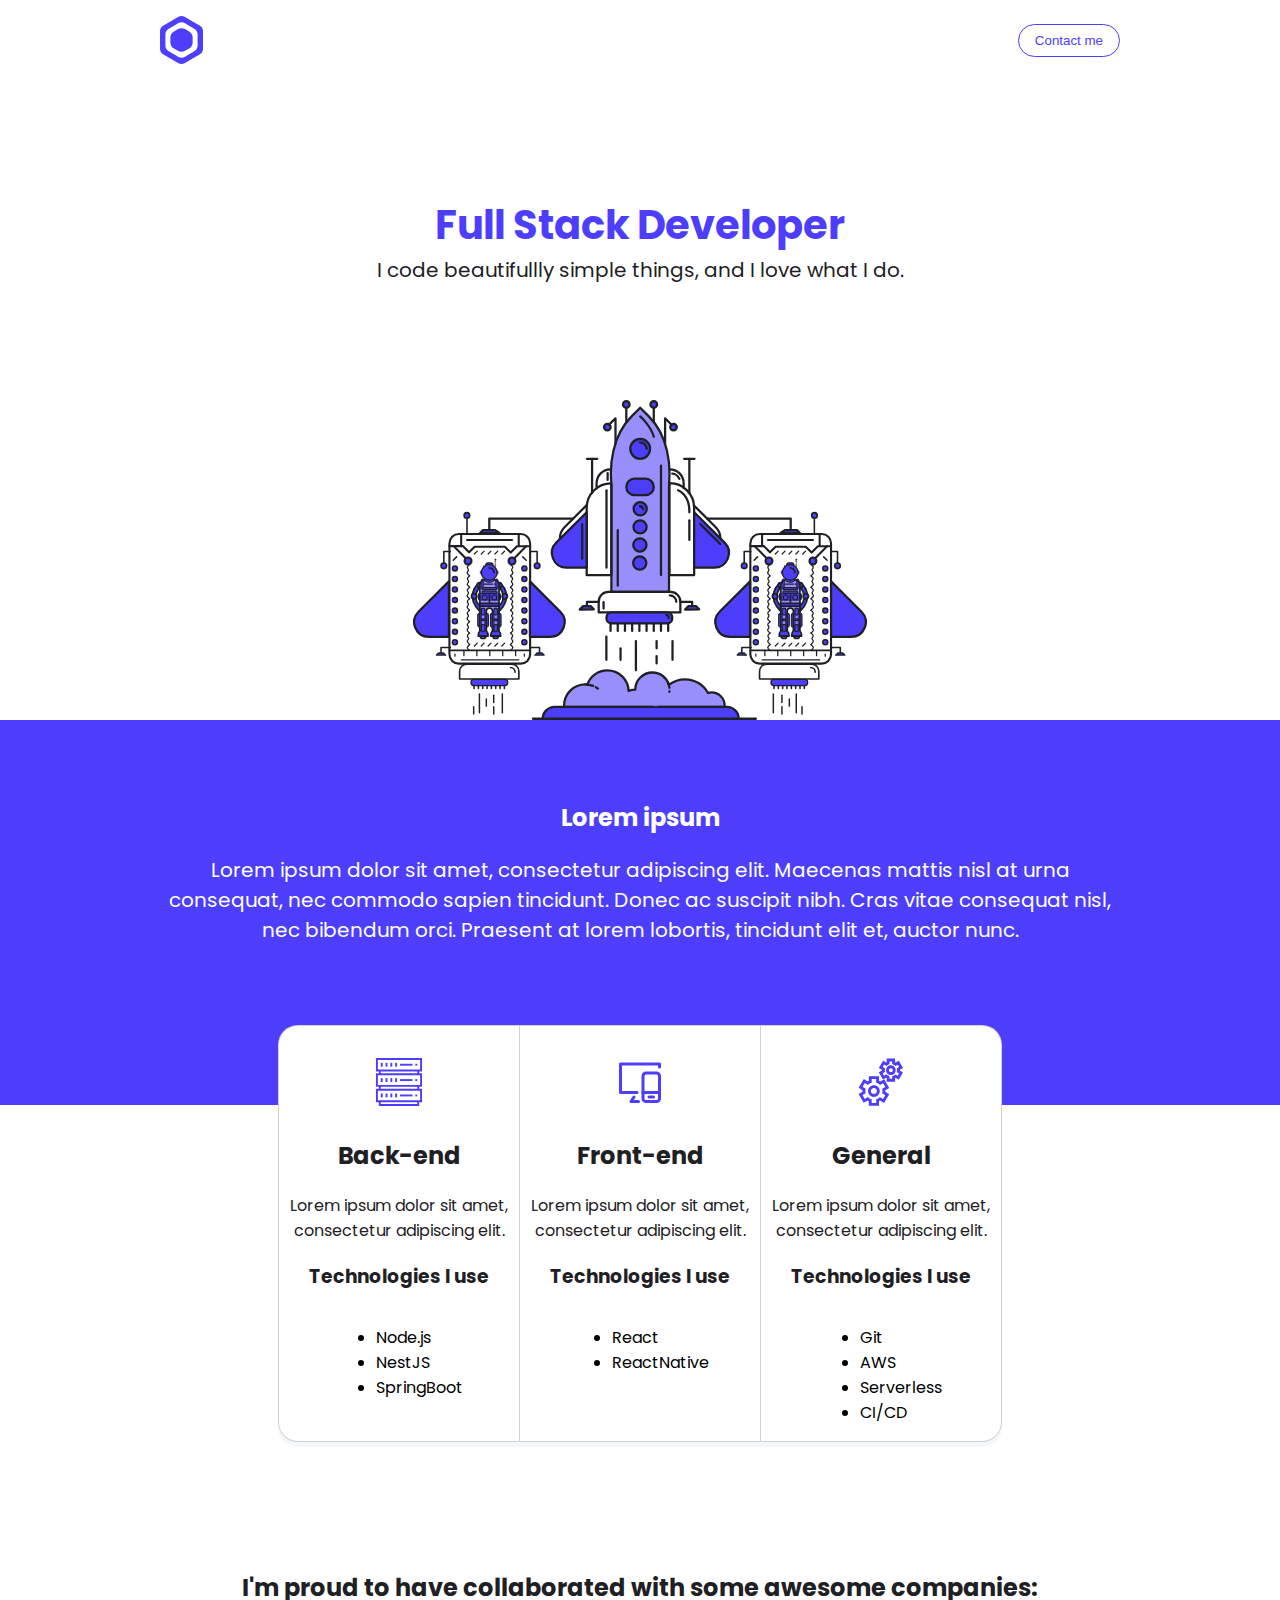
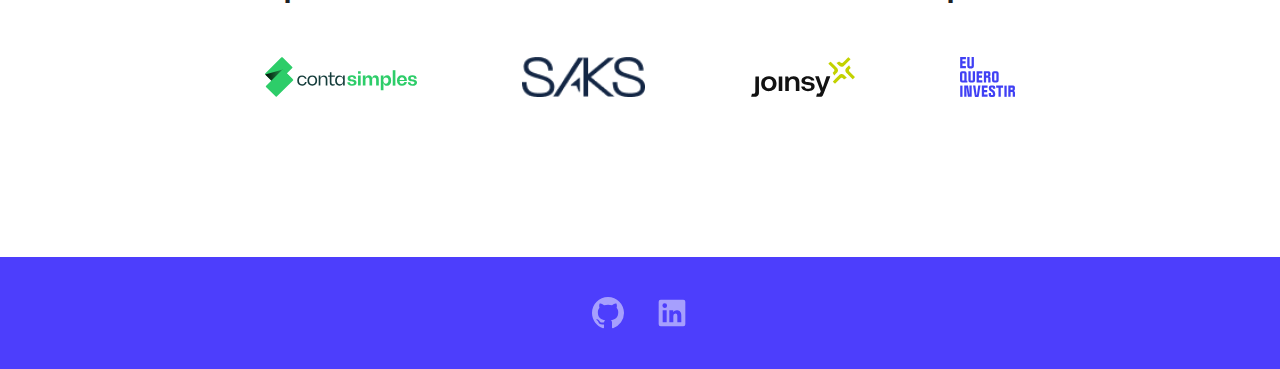
==== index.html @ 5793718e "move os arquivos para consertar a url do github pages" ====
<!DOCTYPE html>
<html lang="en">
  <head>
    <meta charset="UTF-8" />
    <meta http-equiv="X-UA-Compatible" content="IE=edge" />
    <meta name="viewport" content="width=device-width, initial-scale=1.0" />
    <title>Leonardo Croda</title>
    <link rel="stylesheet" href="styles/index.css" />
    <link rel="icon" href="../public/assets/images/favicon.png" />
  </head>
  <body>
    <header class="top-bar">
      <img class="logo" src="../public/assets/images/logo.svg" />
      <button class="contact-button" onclick="openMailTo()">Contact me</button>
    </header>
    <div class="hero-container">
      <div>
        <h1>Full Stack Developer</h1>
        <p class="subtitle">
          I code beautifullly simple things, and I love what I do.
        </p>
      </div>
    </div>
    <div class="rocket-container">
      <img class="rocket" src="../public/assets/images/rocket.svg" />
    </div>

    <div class="about">
      <div class="about-text-container">
        <h2 class="white-text">Lorem ipsum</h2>
        <p class="white-text">
          Lorem ipsum dolor sit amet, consectetur adipiscing elit. Maecenas
          mattis nisl at urna consequat, nec commodo sapien tincidunt. Donec ac
          suscipit nibh. Cras vitae consequat nisl, nec bibendum orci. Praesent
          at lorem lobortis, tincidunt elit et, auctor nunc.
        </p>
      </div>
    </div>
    <div class="skills">
      <div class="skill-column skill-column-left">
        <img class="skill-icon" src="../public/assets/images/backend.svg" />
        <h2>Back-end</h2>
        <p class="skill-description">
          Lorem ipsum dolor sit amet, consectetur adipiscing elit.
        </p>
        <h3>Technologies I use</h3>
        <ul>
          <li>Node.js</li>
          <li>NestJS</li>
          <li>SpringBoot</li>
        </ul>
      </div>
      <div class="skill-column">
        <img class="skill-icon" src="../public/assets/images/frontend.svg" />
        <h2>Front-end</h2>
        <p class="skill-description">
          Lorem ipsum dolor sit amet, consectetur adipiscing elit.
        </p>
        <h3>Technologies I use</h3>

        <ul>
          <li>React</li>
          <li>ReactNative</li>
        </ul>
      </div>
      <div class="skill-column skill-column-right">
        <img class="skill-icon" src="../public/assets/images/general.svg" />

        <h2>General</h2>
        <p class="skill-description">
          Lorem ipsum dolor sit amet, consectetur adipiscing elit.
        </p>
        <h3>Technologies I use</h3>
        <ul>
          <li>Git</li>
          <li>AWS</li>
          <li>Serverless</li>
          <li>CI/CD</li>
        </ul>
      </div>
    </div>
    <div class="companies-container">
      <h2>I'm proud to have collaborated with some awesome companies:</h2>
      <div class="companies-logo-container">
        <div class="company-logo">
          <img src="../public/assets/images/contasimples.svg" />
        </div>
        <div class="company-logo">
          <img src="../public/assets/images/saks.png" />
        </div>
        <div class="company-logo">
          <img src="../public/assets/images/joinsy.svg" />
        </div>
        <div class="company-logo">
          <img src="../public/assets/images/euqueroinvestir.svg" />
        </div>
      </div>
    </div>

    <footer>
      <a class="social" href="https://github.com/leonardocroda" target="_blank">
        <img src="../public/assets/images/github.svg" />
      </a>
      <a
        class="social"
        href="https://www.linkedin.com/in/leonardocroda/"
        target="_blank"
      >
        <img src="../public/assets/images/linkedin.svg" />
      </a>
    </footer>
    <script src="./js/index.js"></script>
  </body>
</html>
---- styles/index.css ----
@import url("https://fonts.googleapis.com/css2?family=Poppins&display=swap");

h1 {
  font-size: 2.5rem;
  color: #4d3efc;
  font-weight: bold;
  margin: 0;
  text-align: center;
}
p {
  margin: 0;
  font-size: 1.25rem;
  color: #1e2024;
  text-align: center;
}

h2 {
  text-align: center;
  color: #1e2024;
  margin: 0;
  margin-bottom: 0.83em;
}

h3 {
  text-align: center;
  color: #1e2024;
}

body {
  margin: 0;
  padding: 0;
  font-family: "Poppins", sans-serif;
}

footer {
  width: 100%;
  background-color: #4d3efc;
  padding: 2.5rem 0;
  display: flex;
  justify-content: center;
  align-items: center;
}

img {
  height: 100%;
  width: auto;
}
.top-bar {
  display: flex;
  align-items: center;
  justify-content: space-between;
  margin: 0;
  padding: 0;
  color: white;
  height: 5rem;
  max-width: 60rem;
  margin: 0 auto;
}

.logo {
  height: 3rem;
  width: auto;
}

.contact-button {
  background-color: transparent;
  border: solid 1px #4d3efc;
  color: #4d3efc;
  padding: 0.5rem 1rem;
  border-radius: 20px;
  cursor: pointer;
}

.contact-button:hover {
  background-color: #4d3efc;
  color: #fff;
}

.about {
  width: 100%;
  background-color: #4d3efc;
  display: flex;
  justify-content: center;
  padding: 5rem 0 10rem 0;
}
.about-text-container {
  width: 60rem;
}

.hero-container {
  background-color: white;
  display: flex;
  flex-direction: column;
  justify-content: space-evenly;
  align-items: center;
  height: 20rem;
}

.rocket {
  height: 100%;
  width: auto;
}

.rocket-container {
  display: flex;
  justify-content: center;
  height: 20rem;
  width: auto;
}

.white-text {
  color: #fff;
}

.skills {
  border-radius: 20px;
  display: flex;
  justify-content: center;
  margin: 0 auto;
  margin-top: -5rem;
  flex-wrap: wrap;
}

.skill-column {
  align-items: center;
  display: flex;
  flex-direction: column;
  max-width: 15rem;
  background-color: #fff;
  box-shadow: 0 5px rgba(233, 240, 243, 0.5);
  border: 1px solid rgba(30, 32, 36, 0.2);
}

.skill-column-left {
  border-top-left-radius: 20px;
  border-bottom-left-radius: 20px;
  border-right-width: 0px;
}

.skill-column-right {
  border-left-width: 0px;
  border-top-right-radius: 20px;
  border-bottom-right-radius: 20px;
}

.skill-icon {
  width: 48px;
  height: 48px;
  margin: 2rem auto;
}

.skill-description {
  font-size: 1rem;
}

.companies-container {
  padding: 8rem 0;
}

.companies-logo-container {
  display: flex;
  max-width: 60rem;
  justify-content: space-evenly;
  margin: 0 auto;
  flex-direction: row;
  flex-wrap: wrap;
}

.company-logo {
  display: flex;
  height: 2.5rem;
  width: auto;
  padding: 2rem 0;
  align-items: center;
}

.social {
  height: 2rem;
  text-align: center;
  opacity: 0.5;
  margin: 0 1rem;
  cursor: pointer;
}

.social:hover {
  opacity: 1;
}

@media screen and (max-width: 769px) {
  .company-logo {
    width: 50%;
    justify-content: center;
  }

  .rocket {
    width: 100%;
  }

  .top-bar {
    margin: 0 2rem;
  }
  .skill-column {
    max-width: 100%;
    border: 1px solid rgba(30, 32, 36, 0.2);
    padding: 1rem;
    border-radius: 20px;
    margin: 1rem 0;
  }
}
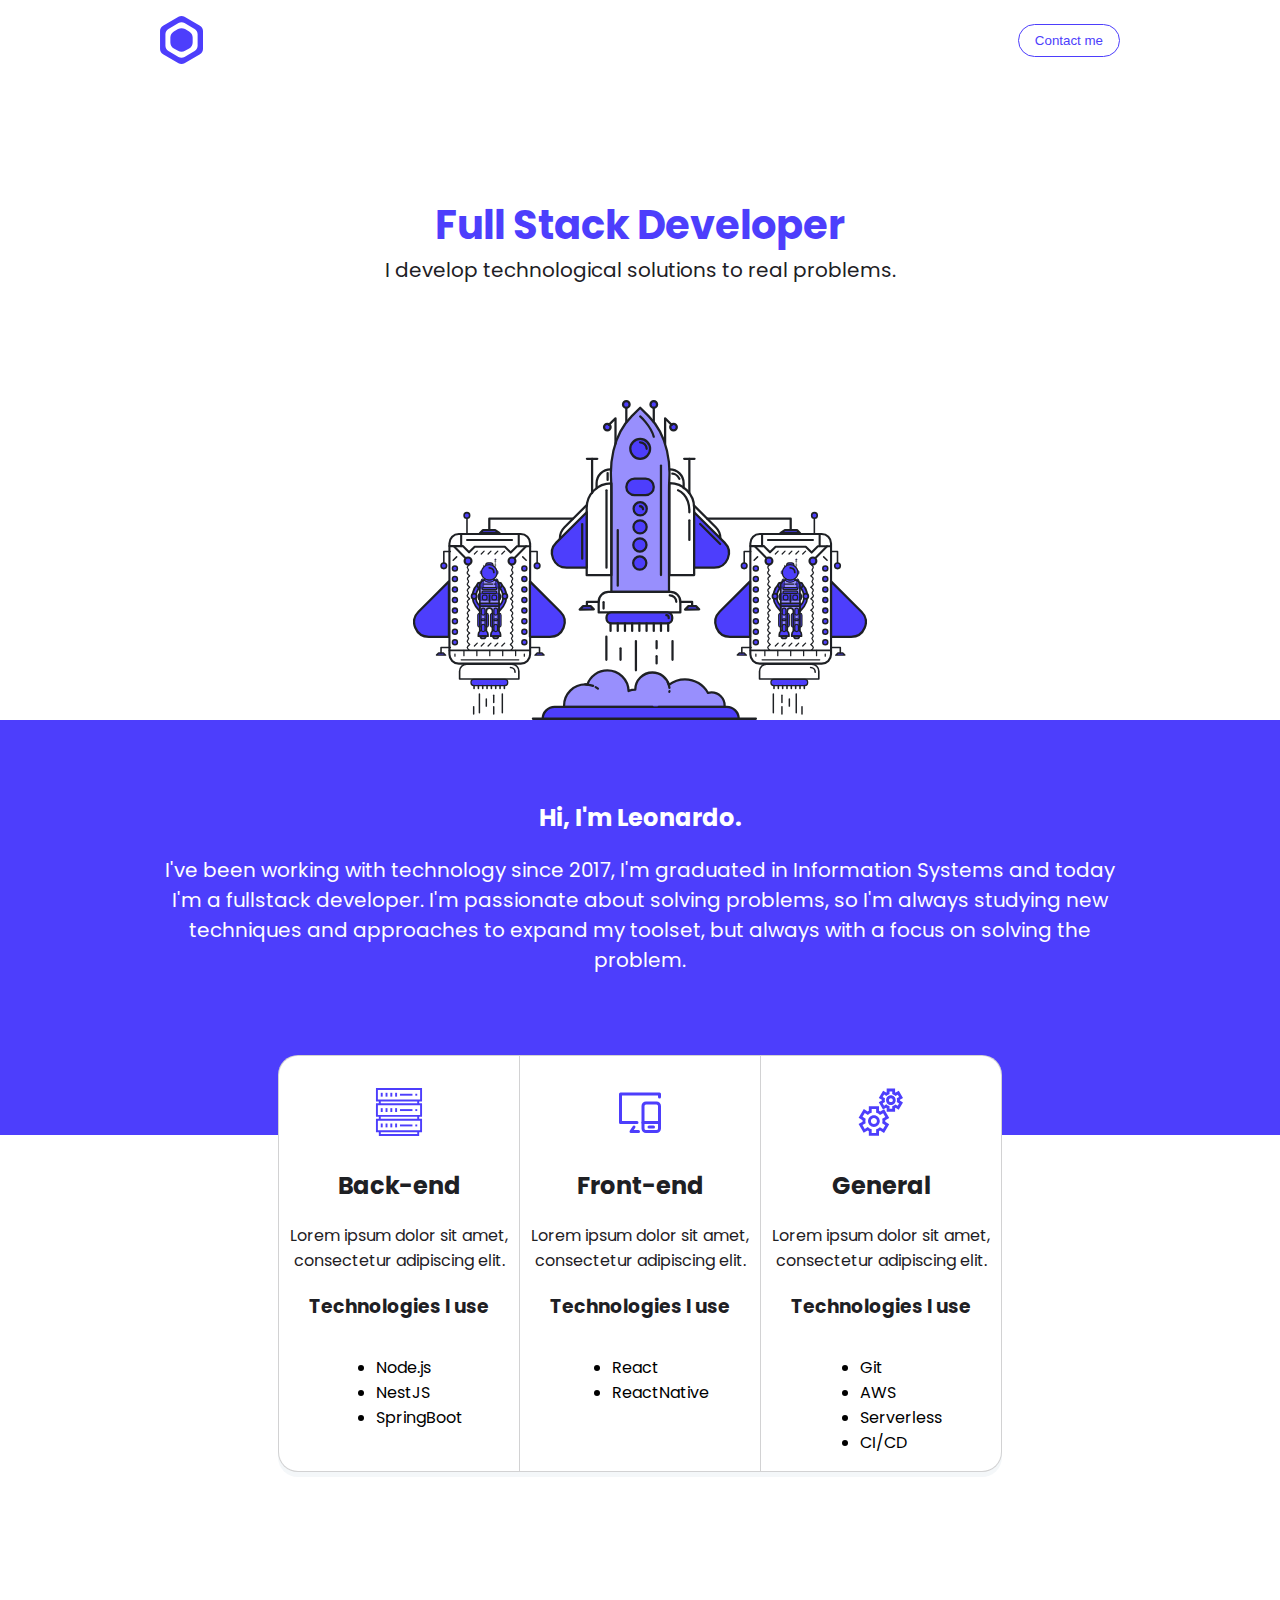
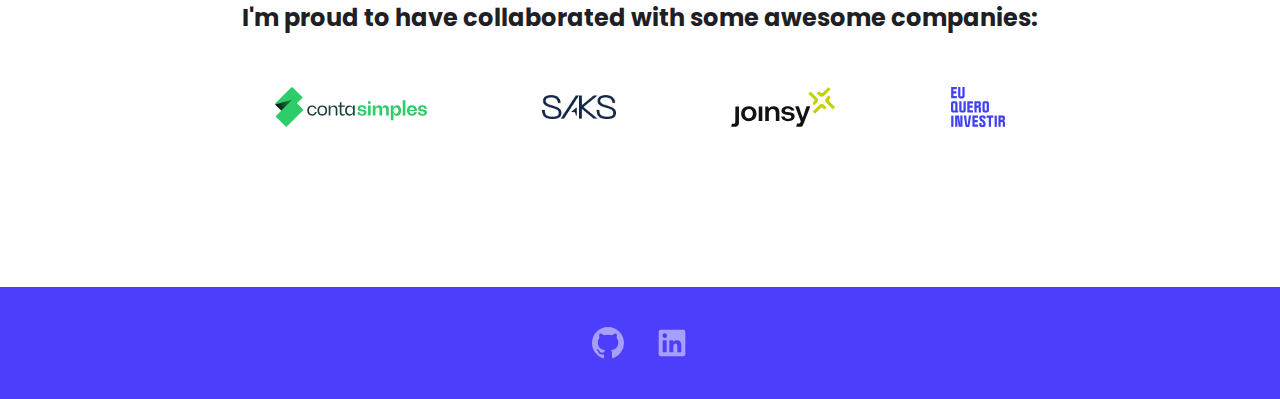
==== commit aef3a4e2: "altera os textos de apresentação da página" ====
--- a/index.html
+++ b/index.html
@@ -6,39 +6,40 @@
     <meta name="viewport" content="width=device-width, initial-scale=1.0" />
     <title>Leonardo Croda</title>
     <link rel="stylesheet" href="styles/index.css" />
-    <link rel="icon" href="../public/assets/images/favicon.png" />
+    <link rel="icon" href="./images/favicon.png" />
   </head>
   <body>
     <header class="top-bar">
-      <img class="logo" src="../public/assets/images/logo.svg" />
+      <img class="logo" src="./images/logo.svg" />
       <button class="contact-button" onclick="openMailTo()">Contact me</button>
     </header>
     <div class="hero-container">
       <div>
         <h1>Full Stack Developer</h1>
         <p class="subtitle">
-          I code beautifullly simple things, and I love what I do.
+          I develop technological solutions to real problems.
         </p>
       </div>
     </div>
     <div class="rocket-container">
-      <img class="rocket" src="../public/assets/images/rocket.svg" />
+      <img class="rocket" src="./images/rocket.svg" />
     </div>
 
     <div class="about">
       <div class="about-text-container">
-        <h2 class="white-text">Lorem ipsum</h2>
+        <h2 class="white-text">Hi, I'm Leonardo.</h2>
         <p class="white-text">
-          Lorem ipsum dolor sit amet, consectetur adipiscing elit. Maecenas
-          mattis nisl at urna consequat, nec commodo sapien tincidunt. Donec ac
-          suscipit nibh. Cras vitae consequat nisl, nec bibendum orci. Praesent
-          at lorem lobortis, tincidunt elit et, auctor nunc.
+          I've been working with technology since 2017, I'm graduated in
+          Information Systems and today I'm a fullstack developer. I'm
+          passionate about solving problems, so I'm always studying new
+          techniques and approaches to expand my toolset, but always with a
+          focus on solving the problem.
         </p>
       </div>
     </div>
     <div class="skills">
       <div class="skill-column skill-column-left">
-        <img class="skill-icon" src="../public/assets/images/backend.svg" />
+        <img class="skill-icon" src="./images/backend.svg" />
         <h2>Back-end</h2>
         <p class="skill-description">
           Lorem ipsum dolor sit amet, consectetur adipiscing elit.
@@ -51,7 +52,7 @@
         </ul>
       </div>
       <div class="skill-column">
-        <img class="skill-icon" src="../public/assets/images/frontend.svg" />
+        <img class="skill-icon" src="./images/frontend.svg" />
         <h2>Front-end</h2>
         <p class="skill-description">
           Lorem ipsum dolor sit amet, consectetur adipiscing elit.
@@ -64,7 +65,7 @@
         </ul>
       </div>
       <div class="skill-column skill-column-right">
-        <img class="skill-icon" src="../public/assets/images/general.svg" />
+        <img class="skill-icon" src="./images/general.svg" />
 
         <h2>General</h2>
         <p class="skill-description">
@@ -83,30 +84,30 @@
       <h2>I'm proud to have collaborated with some awesome companies:</h2>
       <div class="companies-logo-container">
         <div class="company-logo">
-          <img src="../public/assets/images/contasimples.svg" />
+          <img src="./images/contasimples.svg" />
+        </div>
+        <div class="company-logo saks">
+          <img src="./images/saks.png" />
         </div>
         <div class="company-logo">
-          <img src="../public/assets/images/saks.png" />
+          <img src="./images/joinsy.svg" />
         </div>
         <div class="company-logo">
-          <img src="../public/assets/images/joinsy.svg" />
-        </div>
-        <div class="company-logo">
-          <img src="../public/assets/images/euqueroinvestir.svg" />
+          <img src="./images/euqueroinvestir.svg" />
         </div>
       </div>
     </div>
 
     <footer>
       <a class="social" href="https://github.com/leonardocroda" target="_blank">
-        <img src="../public/assets/images/github.svg" />
+        <img src="./images/github.svg" />
       </a>
       <a
         class="social"
         href="https://www.linkedin.com/in/leonardocroda/"
         target="_blank"
       >
-        <img src="../public/assets/images/linkedin.svg" />
+        <img src="./images/linkedin.svg" />
       </a>
     </footer>
     <script src="./js/index.js"></script>
--- a/styles/index.css
+++ b/styles/index.css
@@ -164,6 +164,7 @@
   margin: 0 auto;
   flex-direction: row;
   flex-wrap: wrap;
+  align-items: center;
 }
 
 .company-logo {
@@ -172,6 +173,11 @@
   width: auto;
   padding: 2rem 0;
   align-items: center;
+}
+
+.saks {
+  height: 1.5rem;
+  width: auto;
 }
 
 .social {
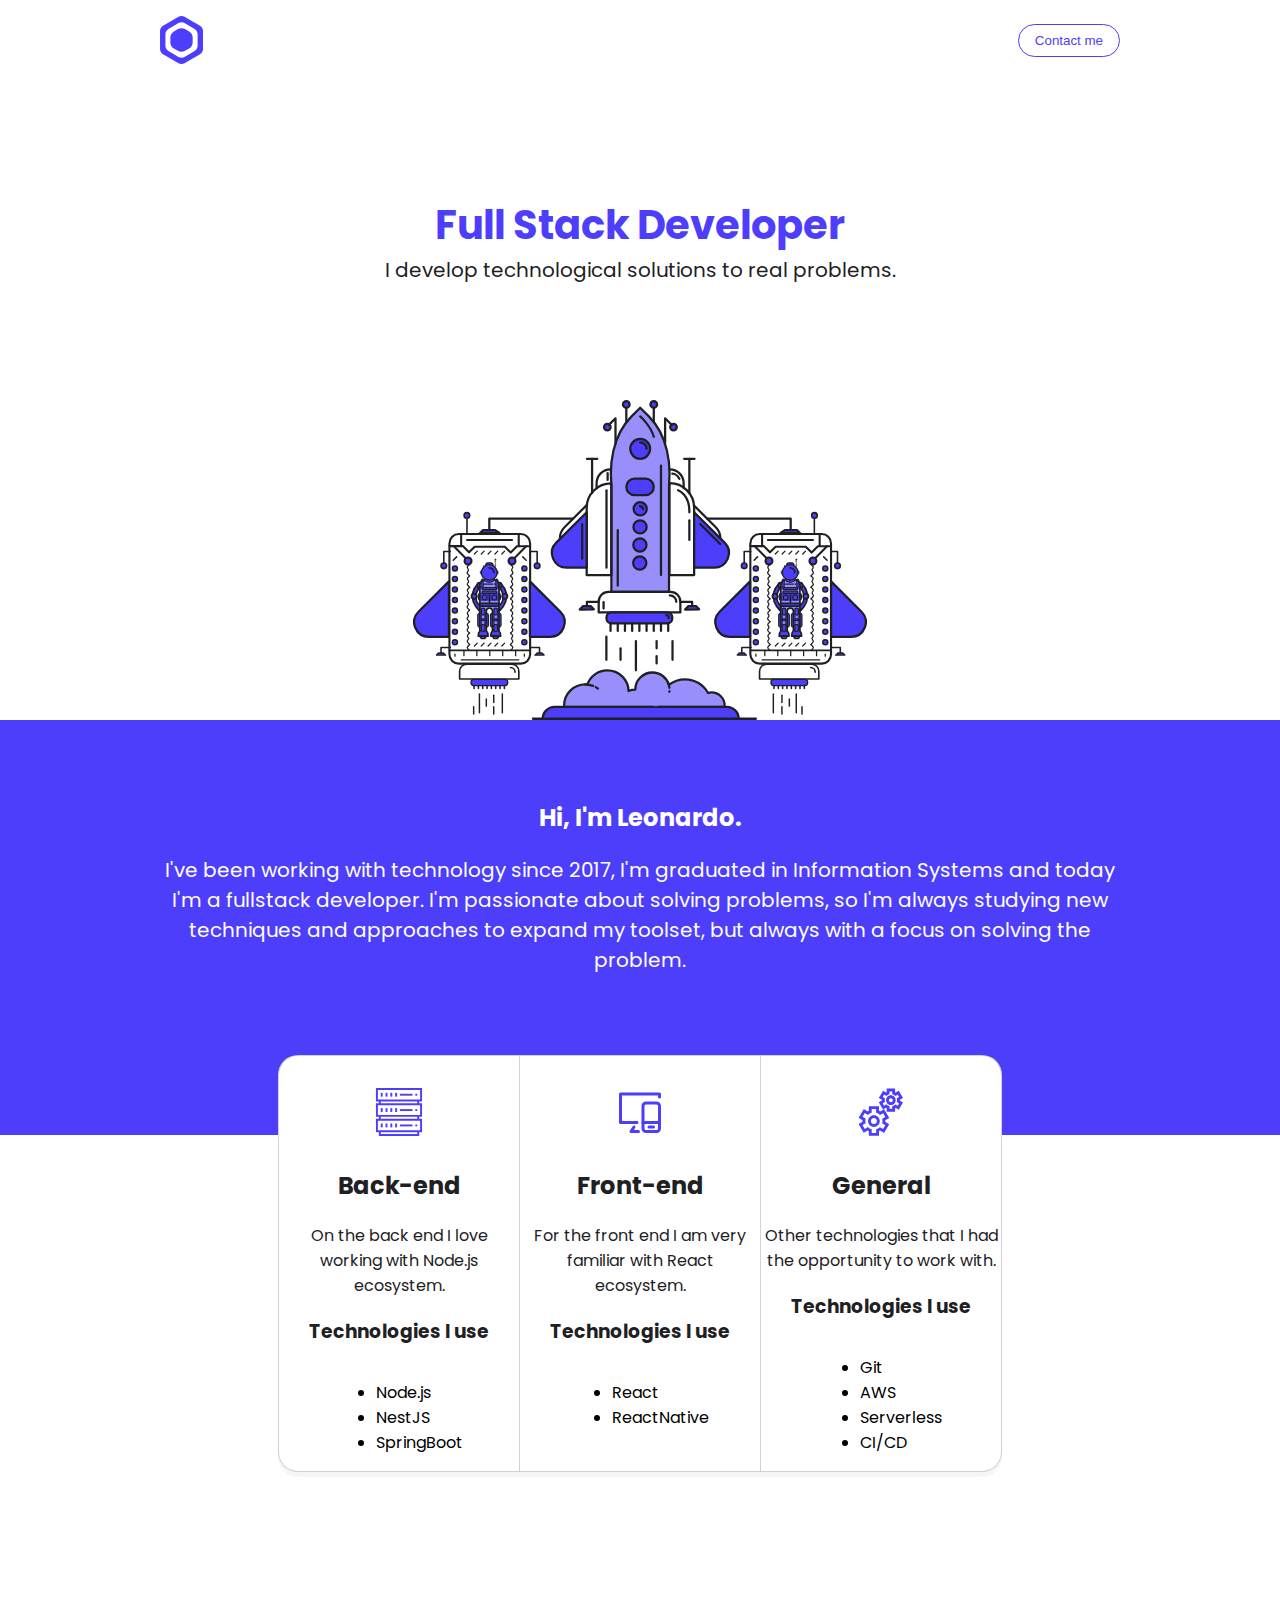
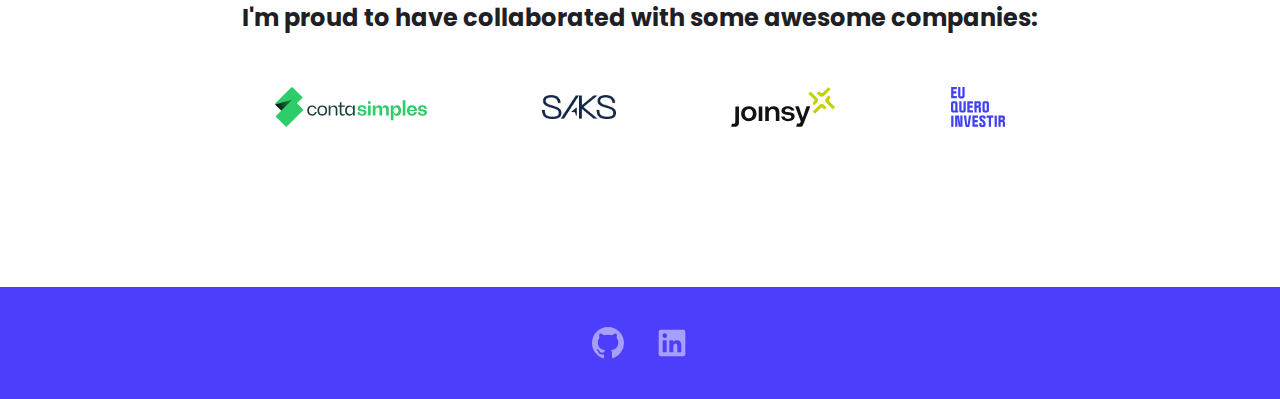
==== commit b00a1c82: "Textos para as áreas de experiência" ====
--- a/index.html
+++ b/index.html
@@ -42,7 +42,7 @@
         <img class="skill-icon" src="./images/backend.svg" />
         <h2>Back-end</h2>
         <p class="skill-description">
-          Lorem ipsum dolor sit amet, consectetur adipiscing elit.
+          On the back end I love working with Node.js ecosystem.
         </p>
         <h3>Technologies I use</h3>
         <ul>
@@ -55,7 +55,7 @@
         <img class="skill-icon" src="./images/frontend.svg" />
         <h2>Front-end</h2>
         <p class="skill-description">
-          Lorem ipsum dolor sit amet, consectetur adipiscing elit.
+          For the front end I am very familiar with React ecosystem.
         </p>
         <h3>Technologies I use</h3>
 
@@ -69,7 +69,7 @@
 
         <h2>General</h2>
         <p class="skill-description">
-          Lorem ipsum dolor sit amet, consectetur adipiscing elit.
+          Other technologies that I had the opportunity to work with.
         </p>
         <h3>Technologies I use</h3>
         <ul>
--- a/styles/index.css
+++ b/styles/index.css
@@ -202,9 +202,6 @@
     width: 100%;
   }
 
-  .top-bar {
-    margin: 0 2rem;
-  }
   .skill-column {
     max-width: 100%;
     border: 1px solid rgba(30, 32, 36, 0.2);
@@ -213,3 +210,9 @@
     margin: 1rem 0;
   }
 }
+
+@media screen and (max-width: 1025px) {
+  .top-bar {
+    margin: 0 2rem;
+  }
+}
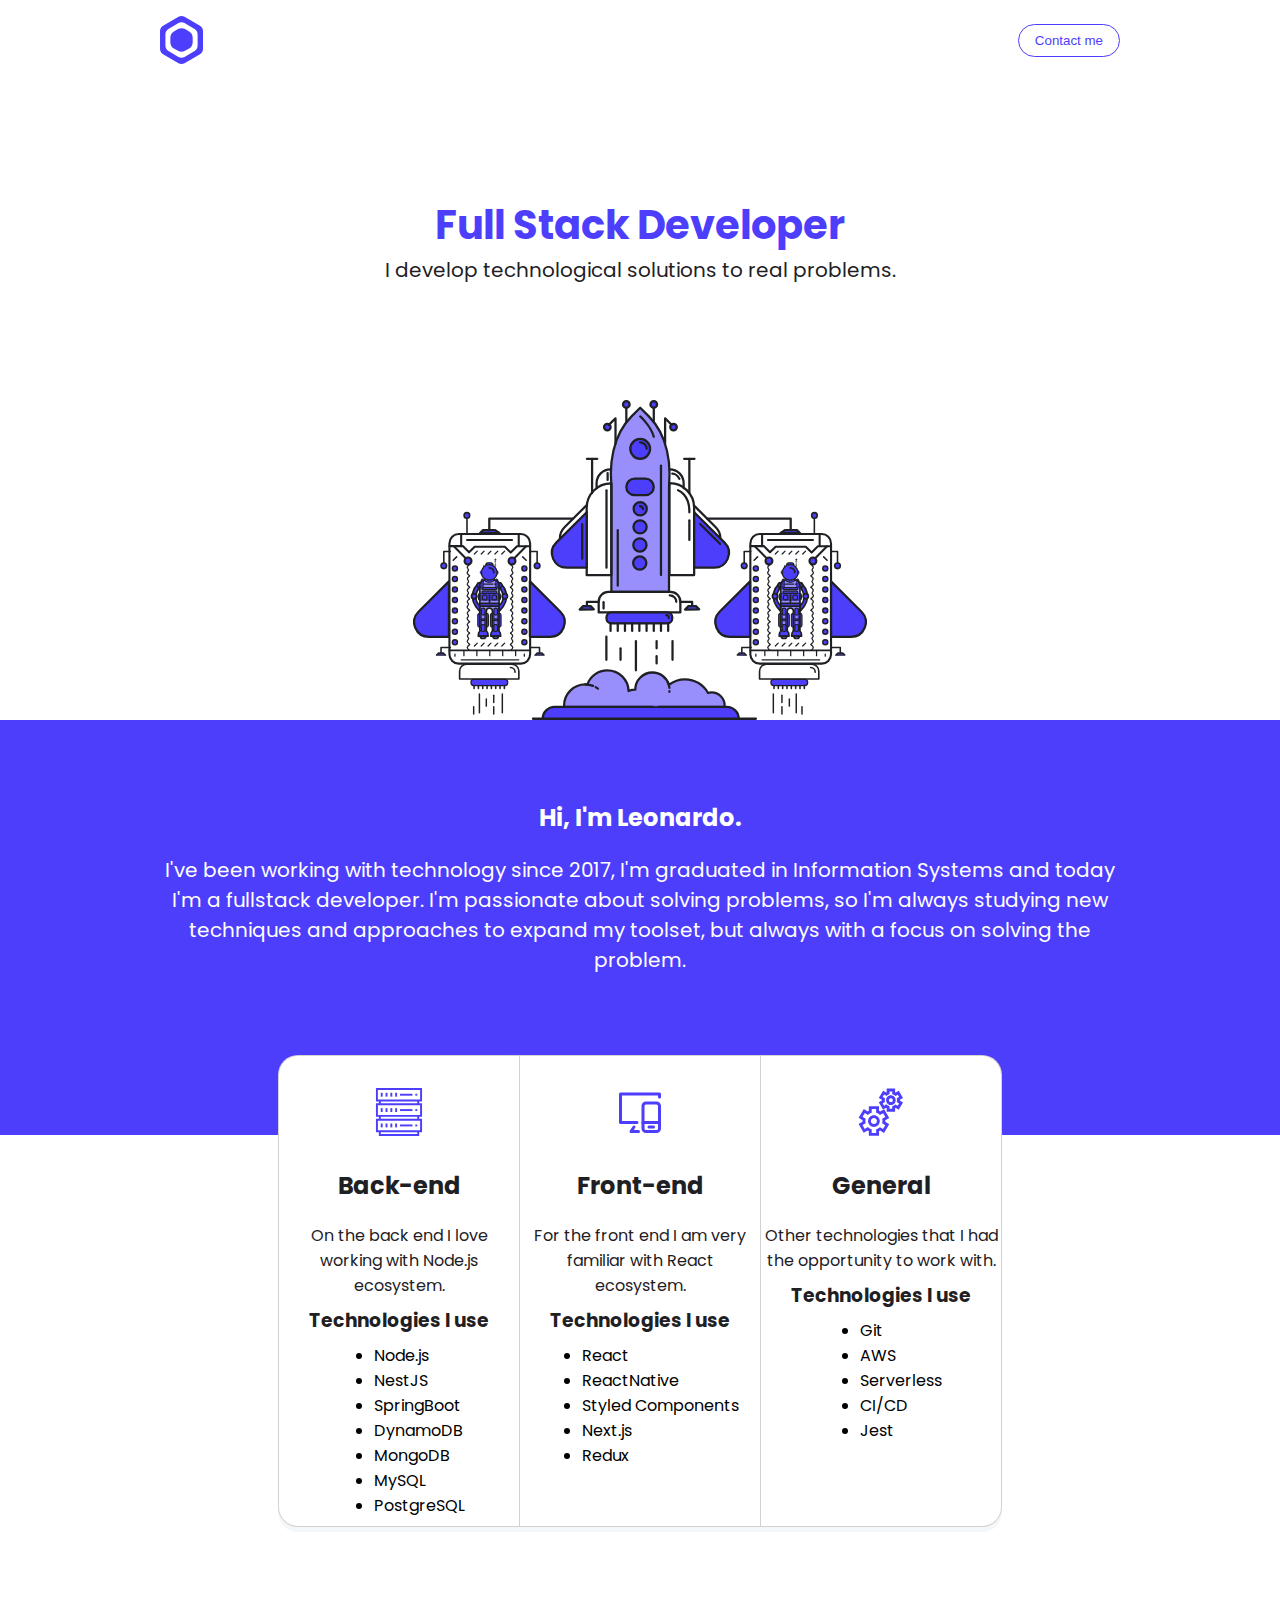
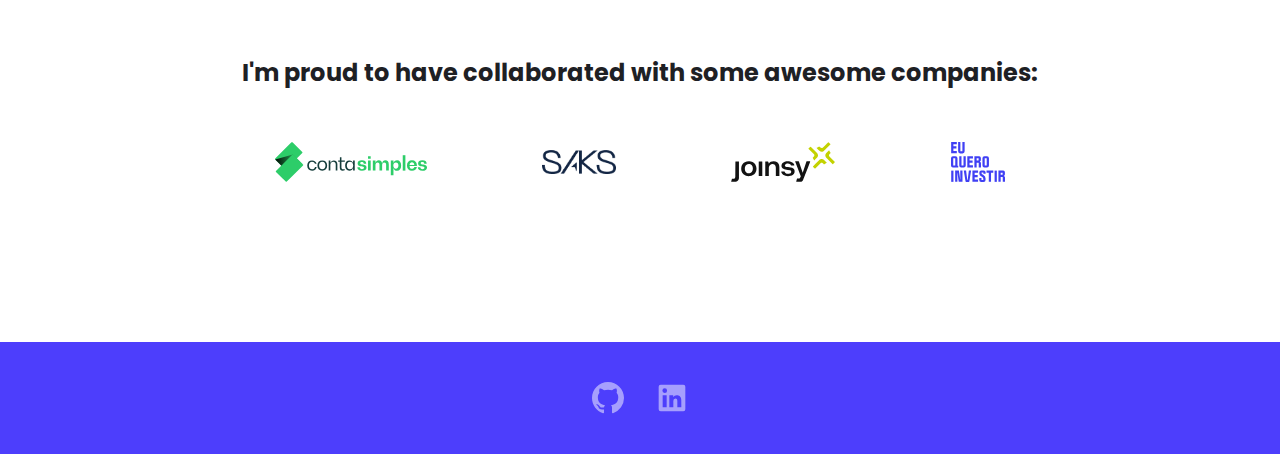
==== commit a4feeca1: "adiciona mais tecnologias" ====
--- a/index.html
+++ b/index.html
@@ -49,6 +49,10 @@
           <li>Node.js</li>
           <li>NestJS</li>
           <li>SpringBoot</li>
+          <li>DynamoDB</li>
+          <li>MongoDB</li>
+          <li>MySQL</li>
+          <li>PostgreSQL</li>
         </ul>
       </div>
       <div class="skill-column">
@@ -62,6 +66,9 @@
         <ul>
           <li>React</li>
           <li>ReactNative</li>
+          <li>Styled Components</li>
+          <li>Next.js</li>
+          <li>Redux</li>
         </ul>
       </div>
       <div class="skill-column skill-column-right">
@@ -77,6 +84,7 @@
           <li>AWS</li>
           <li>Serverless</li>
           <li>CI/CD</li>
+          <li>Jest</li>
         </ul>
       </div>
     </div>
--- a/styles/index.css
+++ b/styles/index.css
@@ -24,6 +24,10 @@
 h3 {
   text-align: center;
   color: #1e2024;
+  margin: 0.5rem 0;
+}
+ul {
+  margin: 0 0 0.5rem 0;
 }
 
 body {
